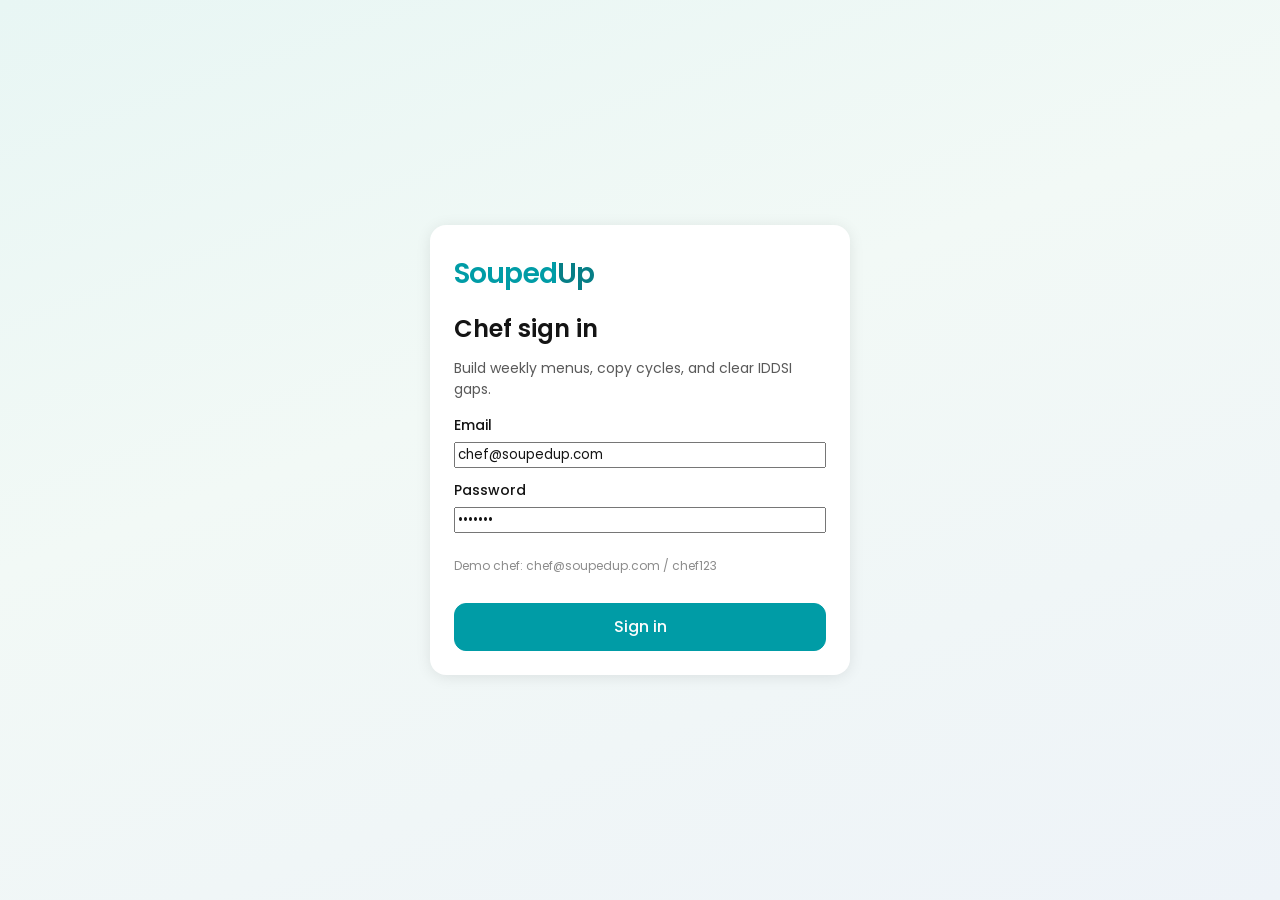
==== index.html @ 250d29ab "m" ====
<!DOCTYPE html>
<html lang="en">
<head>
  <meta charset="UTF-8" />
  <meta name="viewport" content="width=device-width, initial-scale=1.0" />
  <title>Menus | SoupedUp</title>
  <link rel="preconnect" href="https://fonts.googleapis.com" />
  <link rel="preconnect" href="https://fonts.gstatic.com" crossorigin />
  <link href="https://fonts.googleapis.com/css2?family=Poppins:wght@400;500;600&display=swap" rel="stylesheet" />
  <link rel="stylesheet" href="menu.css?v=login1" />
</head>
<body>
  <div class="app">
    <aside class="sidebar" id="sidebar">
      <div class="brand">Souped<span>Up</span></div>
      <label class="search">
        <svg viewBox="0 0 24 24" width="20" height="20" fill="none" stroke="currentColor" stroke-width="1.8" aria-hidden="true"><circle cx="11" cy="11" r="7"/><path d="m20 20-3.5-3.5"/></svg>
        <input type="search" placeholder="Search" aria-label="Search navigation" />
      </label>
      <nav class="nav-scroll" aria-label="Primary">
        <p class="nav-label">Menu</p>
        <button class="nav-item" type="button" data-action="soon">
          <svg viewBox="0 0 24 24" width="20" height="20" fill="none" stroke="currentColor" stroke-width="1.8"><path d="M4 10.5 12 4l8 6.5V20a1 1 0 0 1-1 1h-5v-6H10v6H5a1 1 0 0 1-1-1z"/></svg>
          Home
        </button>
        <button class="nav-item is-open" type="button" data-action="noop">
          <svg viewBox="0 0 24 24" width="20" height="20" fill="none" stroke="currentColor" stroke-width="1.8"><path d="M4 10h16M7 6h10M6 14h12v5a1 1 0 0 1-1 1H7a1 1 0 0 1-1-1z"/></svg>
          Catering
          <svg class="chev" viewBox="0 0 24 24" width="18" height="18" fill="none" stroke="currentColor" stroke-width="1.8"><path d="m6 15 6-6 6 6"/></svg>
        </button>
        <div class="subnav">
          <a class="nav-sub" href="../residents-list.html"><i class="pip"></i> Residents</a>
          <a class="nav-sub" href="../menu-items-list.html"><i class="pip"></i> Menu items</a>
          <button class="nav-sub is-active" type="button" data-action="goto-list"><i class="pip"></i> Menus</button>
        </div>
        <button class="nav-item" type="button" data-action="soon">
          <svg viewBox="0 0 24 24" width="20" height="20" fill="none" stroke="currentColor" stroke-width="1.8"><rect x="4" y="4" width="16" height="16" rx="2"/><path d="m10 9 6 3-6 3z"/></svg>
          Training
        </button>
        <button class="nav-item" type="button" data-action="soon">
          <svg viewBox="0 0 24 24" width="20" height="20" fill="none" stroke="currentColor" stroke-width="1.8"><path d="M8 4h8v16H8z"/><path d="m9 13 2 2 4-4"/></svg>
          Surveys
        </button>
        <button class="nav-item" type="button" data-action="soon">
          <svg viewBox="0 0 24 24" width="20" height="20" fill="none" stroke="currentColor" stroke-width="1.8"><rect x="3" y="6" width="18" height="13" rx="2"/><path d="M3 10h18"/></svg>
          Budget
        </button>
        <button class="nav-item" type="button" data-action="soon">
          <svg viewBox="0 0 24 24" width="20" height="20" fill="none" stroke="currentColor" stroke-width="1.8"><rect x="4" y="5" width="16" height="15" rx="2"/><path d="M8 3v4M16 3v4M4 10h16"/></svg>
          Events
        </button>
        <button class="nav-item" type="button" id="fs-toggle" data-action="toggle-fs">
          <svg viewBox="0 0 24 24" width="20" height="20" fill="none" stroke="currentColor" stroke-width="1.8"><path d="M12 3 5 6v6c0 4 3 6.5 7 8 4-1.5 7-4 7-8V6z"/></svg>
          Food safety
          <svg class="chev" viewBox="0 0 24 24" width="18" height="18" fill="none" stroke="currentColor" stroke-width="1.8"><path d="m6 9 6 6 6-6"/></svg>
        </button>
        <div class="subnav" id="fs-sub" hidden>
          <button class="nav-sub" type="button" data-action="soon"><i class="pip"></i> HACCP</button>
          <button class="nav-sub" type="button" data-action="soon"><i class="pip"></i> Meal planning</button>
        </div>
        <button class="nav-item" type="button" data-action="soon">
          <svg viewBox="0 0 24 24" width="20" height="20" fill="none" stroke="currentColor" stroke-width="1.8"><circle cx="9" cy="8" r="3"/><path d="M3 19c1.2-3 3.2-4.5 6-4.5S13.8 16 15 19"/><circle cx="17" cy="9" r="2.2"/><path d="M16 14.5c2.2.3 3.6 1.5 4.5 4"/></svg>
          Admin
        </button>
      </nav>
      <div class="help">
        <p class="nav-label">Help</p>
        <button class="help-item" type="button" data-action="soon">
          <svg viewBox="0 0 24 24" width="20" height="20" fill="none" stroke="currentColor" stroke-width="1.8"><path d="M6 5h9a3 3 0 0 1 3 3v11H9a3 3 0 0 0-3 3z"/><path d="M6 5a3 3 0 0 0-3 3v14"/></svg>
          Knowledge Base
        </button>
        <button class="help-item" type="button" data-action="soon">
          <svg viewBox="0 0 24 24" width="20" height="20" fill="none" stroke="currentColor" stroke-width="1.8"><rect x="3" y="6" width="18" height="12" rx="2"/><path d="m10 9 5 3-5 3z"/></svg>
          How To Videos
        </button>
        <button class="help-item" type="button" data-action="soon">
          <svg viewBox="0 0 24 24" width="20" height="20" fill="none" stroke="currentColor" stroke-width="1.8"><path d="M4 7h16v10H4z"/><path d="m4 7 8 6 8-6"/></svg>
          Ticket Management
        </button>
      </div>
    </aside>
    <div class="sidebar-backdrop" data-action="toggle-sidebar" hidden></div>
    <div class="workspace">
      <header class="topbar">
        <button class="icon-btn menu-toggle" type="button" data-action="toggle-sidebar" aria-label="Open menu">
          <svg viewBox="0 0 24 24" width="22" height="22" fill="none" stroke="currentColor" stroke-width="1.8"><path d="M4 7h16M4 12h16M4 17h16"/></svg>
        </button>
        <button class="site-switch" type="button" data-action="soon">
          <svg viewBox="0 0 24 24" width="22" height="22" fill="none" stroke="#009ca6" stroke-width="1.8"><path d="M4 20V6l8-3 8 3v14"/><path d="M9 20v-6h6v6M9 9h.01M12 9h.01M15 9h.01M9 13h.01M12 13h.01M15 13h.01"/></svg>
          Head Office
        </button>
        <div class="top-actions">
          <button class="icon-btn" type="button" aria-label="Notifications" data-action="soon">
            <span class="alert-dot"></span>
            <svg viewBox="0 0 24 24" width="22" height="22" fill="none" stroke="currentColor" stroke-width="1.8"><path d="M6 16V11a6 6 0 1 1 12 0v5l1.5 2h-15z"/><path d="M10 19a2 2 0 0 0 4 0"/></svg>
          </button>
          <button class="icon-btn" type="button" aria-label="Help" data-action="soon">
            <svg viewBox="0 0 24 24" width="22" height="22" fill="none" stroke="currentColor" stroke-width="1.8"><circle cx="12" cy="12" r="9"/><path d="M9.5 9a2.5 2.5 0 1 1 3.2 2.4c-.8.4-1.2.9-1.2 1.6V14"/><path d="M12 17h.01"/></svg>
          </button>
          <button class="user-chip" type="button" data-action="logout" title="Sign out" aria-label="Sign out">
            <span class="user-copy"><strong>Alex Rivera</strong><small>Chef</small></span>
            <span class="avatar" aria-hidden="true">AR</span>
          </button>
        </div>
      </header>
      <div class="ho-banner">
        <svg viewBox="0 0 24 24" width="18" height="18" fill="none" stroke="currentColor" stroke-width="1.8" aria-hidden="true"><circle cx="12" cy="12" r="9"/><path d="M12 11v5M12 8h.01"/></svg>
        Head Office — You’re viewing data across all sites.
      </div>
      <main id="main"></main>
    </div>
  </div>
  <div id="layer"></div>
  <div id="toast" class="toast" role="status" hidden></div>
  <script src="menu.js?v=login1"></script>
</body>
</html>
---- menu.css ----
:root {
  --ink: #141414;
  --muted: #595959;
  --placeholder: #8c8c8c;
  --line: #d9d9d9;
  --line-strong: #bfbfbf;
  --surface: #fcfcfc;
  --page: #f2f9f6;
  --white: #ffffff;
  --teal: #009ca6;
  --teal-hover: #33b0b8;
  --teal-soft: #e6f5f6;
  --teal-deep: #067e86;
  --blue: #0049a6;
  --blue-soft: #e8f0fa;
  --green: #28a745;
  --green-soft: #eaf6ec;
  --danger: #db2536;
  --danger-soft: #fdecee;
  --sidebar: #1f1f1f;
  --shadow: 0 2px 16px -1px rgba(0, 0, 0, 0.1);
  --header-shadow: 0 1px 10px rgba(0, 0, 0, 0.08);
  --radius: 12px;
  --font: "Poppins", sans-serif;
}

* { box-sizing: border-box; }
[hidden] { display: none !important; }
html, body { margin: 0; min-height: 100%; }
body {
  font-family: var(--font);
  color: var(--ink);
  background: var(--page);
}
body.is-locked,
body:has(.planner),
body:has(.chef-page) { overflow: hidden; height: 100%; }
html:has(.planner),
html:has(.chef-page) { height: 100%; overflow: hidden; }
button, input, select, textarea { font-family: inherit; color: inherit; }
button { cursor: pointer; }
button:disabled { cursor: not-allowed; opacity: 0.55; }
img { max-width: 100%; }
:focus-visible { outline: 2px solid var(--teal); outline-offset: 2px; }

.app { min-height: 100vh; display: flex; background: var(--page); }
.app:has(.planner),
.app:has(.chef-page) { height: 100vh; min-height: 0; overflow: hidden; }

.sidebar {
  width: 245px;
  flex: 0 0 245px;
  background: var(--sidebar);
  color: #d9d9d9;
  padding: 16px;
  display: flex;
  flex-direction: column;
  gap: 20px;
  min-height: 100vh;
  position: sticky;
  top: 0;
  height: 100vh;
  overflow: auto;
}
.brand {
  font-weight: 600;
  font-size: 22px;
  letter-spacing: -0.03em;
  color: var(--teal);
  padding: 4px 4px 0;
}
.brand span { color: #7fd4d8; }
.search {
  display: flex;
  align-items: center;
  gap: 8px;
  height: 44px;
  padding: 0 12px;
  background: var(--surface);
  border: 1px solid var(--line);
  border-radius: var(--radius);
  color: var(--placeholder);
}
.search input {
  border: 0;
  outline: none;
  background: transparent;
  width: 100%;
  font-size: 15px;
  color: var(--ink);
}
.search input::placeholder { color: var(--placeholder); }
.nav-scroll { display: flex; flex-direction: column; gap: 4px; }
.nav-label {
  margin: 4px 0 8px;
  font-size: 13px;
  color: #8c8c8c;
}
.nav-item, .help-item, .nav-sub {
  width: 100%;
  display: flex;
  align-items: center;
  gap: 12px;
  border: 0;
  background: transparent;
  color: #d0d0d0;
  text-align: left;
  border-radius: 8px;
  padding: 8px 12px;
  font-size: 15px;
  text-decoration: none;
  line-height: 24px;
}
.nav-item .chev { margin-left: auto; }
.nav-item:hover, .help-item:hover, .nav-sub:hover { background: rgba(255, 255, 255, 0.06); color: white; }
.nav-item.is-open { color: white; }
.subnav { display: flex; flex-direction: column; gap: 2px; margin: 0 0 6px 18px; padding-left: 12px; border-left: 2px solid rgba(255, 255, 255, 0.12); }
.nav-sub { font-size: 14px; padding: 6px 8px; color: #cfcfcf; }
.nav-sub.is-active { background: var(--teal-soft); color: var(--teal); font-weight: 600; }
.pip {
  width: 8px;
  height: 8px;
  border-radius: 50%;
  background: currentColor;
  display: inline-block;
  flex: 0 0 auto;
}
.help { margin-top: auto; display: flex; flex-direction: column; gap: 2px; }
.help-item { color: #cfcfcf; font-size: 14px; }

.sidebar-backdrop { display: none; }

.workspace { flex: 1; min-width: 0; max-width: 100%; display: flex; flex-direction: column; min-height: 0; height: 100vh; overflow: hidden; }
#main { flex: 1; min-height: 0; overflow: auto; display: flex; flex-direction: column; }
#main, .page, .card, .table-wrap, .topbar, .ho-banner { min-width: 0; max-width: 100%; }
#main:has(.planner),
#main:has(.chef-page) { overflow: hidden; }
.topbar {
  min-height: 72px;
  background: white;
  display: flex;
  align-items: center;
  gap: 12px;
  padding: 12px 20px;
  box-shadow: var(--header-shadow);
  position: sticky;
  top: 0;
  z-index: 20;
}
.site-switch {
  display: inline-flex;
  align-items: center;
  gap: 8px;
  border: 0;
  background: transparent;
  font-size: 16px;
  font-weight: 600;
  padding: 8px;
  border-radius: 10px;
}
.site-switch:hover { background: var(--teal-soft); }
.top-actions { margin-left: auto; display: flex; align-items: center; gap: 8px; }
.icon-btn {
  width: 40px;
  height: 40px;
  border: 0;
  background: transparent;
  border-radius: 10px;
  display: grid;
  place-items: center;
  color: var(--ink);
  position: relative;
}
.icon-btn:hover { background: var(--teal-soft); }
.menu-toggle { display: none; }
.alert-dot {
  position: absolute;
  top: 8px;
  right: 8px;
  width: 8px;
  height: 8px;
  border-radius: 50%;
  background: var(--danger);
  border: 2px solid white;
}
.user-chip {
  display: flex;
  align-items: center;
  gap: 10px;
  border: 0;
  background: transparent;
  padding: 4px 4px 4px 10px;
  border-radius: 999px;
}
.user-chip:hover { background: var(--page); }
.user-copy { display: flex; flex-direction: column; align-items: flex-end; line-height: 1.2; }
.user-copy strong { font-size: 14px; font-weight: 600; }
.user-copy small { font-size: 12px; color: var(--muted); }
.avatar {
  width: 40px;
  height: 40px;
  border-radius: 50%;
  background: var(--teal);
  color: white;
  display: grid;
  place-items: center;
  font-size: 13px;
  font-weight: 600;
}
.ho-banner {
  display: flex;
  align-items: center;
  gap: 8px;
  padding: 10px 20px;
  background: var(--teal-soft);
  color: var(--teal-deep);
  font-size: 14px;
  font-weight: 500;
}

.page { padding: 16px 20px 20px; }
.page:has(.planner),
.page:has(.chef-page) {
  padding-bottom: 12px;
  flex: 1;
  min-height: 0;
  display: flex;
  flex-direction: column;
  overflow: hidden;
}
.page:has(.setup-page) {
  overflow: auto;
}
.crumbs { margin: 0 0 4px; color: var(--placeholder); font-size: 13px; display: flex; flex-wrap: wrap; gap: 6px; align-items: center; }
.crumbs button { border: 0; background: none; padding: 0; color: var(--placeholder); font-size: 13px; }
.crumbs button:hover { color: var(--teal); }
.crumbs .here { color: var(--ink); }
.page-head, .editor-head {
  display: flex;
  align-items: flex-start;
  justify-content: space-between;
  gap: 12px;
  margin-bottom: 12px;
}
.page:has(.planner) .editor-head,
.page:has(.chef-page) .editor-head { margin-bottom: 8px; align-items: center; }
.page:has(.planner) .page-title,
.page:has(.chef-page) .page-title { font-size: 24px; }
.page:has(.planner) .footer-note,
.page:has(.chef-page) .footer-note,
.page:has(.setup-page) .footer-note { display: none; }
.page-title { margin: 0; font-size: 32px; line-height: 1.25; font-weight: 600; }
.page-sub { margin: 4px 0 0; color: var(--muted); font-size: 14px; }
.head-actions { display: flex; flex-wrap: wrap; gap: 8px; align-items: center; }
.page:has(.planner) .head-actions .btn { height: 40px; padding: 0 16px; font-size: 14px; }

.card {
  background: white;
  border-radius: var(--radius);
  box-shadow: var(--shadow);
}
.card-head, .toolbar, .pager {
  display: flex;
  align-items: center;
  justify-content: space-between;
  gap: 12px;
  padding: 16px 20px;
  flex-wrap: wrap;
}
.card-head { min-height: 80px; }
.card-title { display: flex; align-items: center; gap: 10px; min-width: 0; }
.card-title h2 { margin: 0; font-size: 18px; font-weight: 600; }
.records { color: var(--muted); font-size: 14px; }
.mark {
  width: 36px;
  height: 36px;
  border-radius: 10px;
  background: var(--teal-soft);
  color: var(--teal);
  display: grid;
  place-items: center;
  flex: 0 0 auto;
}
.toolbar { border-top: 1px solid #eee; justify-content: flex-end; }
.toolbar-tools { display: flex; align-items: center; gap: 10px; flex-wrap: wrap; justify-content: flex-end; }

.field-search {
  display: flex;
  align-items: center;
  gap: 8px;
  height: 44px;
  width: min(266px, 70vw);
  padding: 0 12px;
  border: 1px solid var(--line);
  border-radius: var(--radius);
  background: white;
  color: var(--placeholder);
}
.field-search input {
  border: 0;
  outline: none;
  width: 100%;
  font-size: 15px;
  background: transparent;
}
.field-search:focus-within { border-color: var(--teal); }

.btn {
  display: inline-flex;
  align-items: center;
  justify-content: center;
  gap: 8px;
  height: 48px;
  padding: 0 28px;
  border-radius: var(--radius);
  border: 1px solid transparent;
  background: transparent;
  font-size: 16px;
  font-weight: 500;
  white-space: nowrap;
}
.btn-primary { background: var(--teal); border-color: var(--teal); color: var(--surface); }
.btn-primary:hover { background: var(--teal-hover); border-color: var(--teal-hover); }
.btn-outline { border-color: var(--blue); color: var(--blue); background: white; }
.btn-outline:hover { background: var(--blue); color: white; }
.btn-quiet { border: 0; color: var(--muted); height: 40px; padding: 0 12px; }
.btn-quiet:hover { color: var(--ink); }
.btn-text { border: 0; background: transparent; color: var(--teal); height: 36px; padding: 0 8px; font-weight: 600; font-size: 14px; }
.btn-text:hover { text-decoration: underline; }
.tool-btn {
  height: 40px;
  padding: 0 14px;
  border-radius: 10px;
  border: 1px solid var(--line);
  background: white;
  display: inline-flex;
  align-items: center;
  gap: 6px;
  font-size: 15px;
  font-weight: 500;
}
.tool-btn:hover, .tool-btn.is-on { border-color: var(--teal); background: var(--teal-soft); }
.icon-hit {
  width: 36px;
  height: 36px;
  border: 0;
  border-radius: 8px;
  background: transparent;
  color: var(--muted);
  display: grid;
  place-items: center;
}
.icon-hit:hover { background: var(--teal-soft); color: var(--teal); }
.icon-hit.danger:hover { background: var(--danger-soft); color: var(--danger); }

.table-wrap { overflow-x: auto; }
table.grid { width: 100%; min-width: 880px; border-collapse: collapse; }
.grid th {
  text-align: left;
  background: var(--teal-soft);
  font-size: 12px;
  letter-spacing: 0.04em;
  text-transform: uppercase;
  font-weight: 600;
  padding: 16px 14px;
  height: 56px;
}
.grid td {
  padding: 16px 14px;
  border-bottom: 1px solid rgba(191, 191, 191, 0.45);
  vertical-align: middle;
  font-size: 15px;
  background: white;
}
.grid tbody tr:hover td { background: #fbfefe; }
.cell-name { font-weight: 600; line-height: 1.35; }
.cell-meta { display: block; margin-top: 4px; font-weight: 400; color: var(--muted); font-size: 13px; }
.actions-cell { width: 64px; text-align: right; }

.badge {
  display: inline-flex;
  align-items: center;
  height: 26px;
  padding: 0 10px;
  border-radius: 999px;
  font-size: 13px;
  font-weight: 500;
  white-space: nowrap;
}
.badge-active { background: var(--green-soft); color: var(--green); }
.badge-draft { background: var(--blue-soft); color: var(--blue); }
.badge-inactive { background: #f5f5f5; color: var(--muted); }
.linkish {
  border: 0;
  background: transparent;
  color: var(--teal);
  font-weight: 600;
  padding: 0;
  font-size: 14px;
}
.linkish:hover { text-decoration: underline; }

.pager { border-top: 1px solid #eee; color: var(--muted); font-size: 14px; }
.pages { display: flex; gap: 6px; align-items: center; }
.pages button {
  min-width: 36px;
  height: 36px;
  border-radius: 8px;
  border: 1px solid transparent;
  background: transparent;
  color: var(--ink);
  font-weight: 500;
}
.pages button[aria-current="page"] { background: var(--teal-soft); color: var(--teal); }
.pages button:disabled { opacity: 0.4; }

.pop-wrap { position: relative; }
.popover, .menu-float, .sites-pop {
  position: absolute;
  z-index: 30;
  background: white;
  border: 1px solid var(--line);
  border-radius: var(--radius);
  box-shadow: 0 8px 24px rgba(0, 0, 0, 0.12);
}
.popover { top: calc(100% + 6px); right: 0; width: 260px; max-height: min(420px, 70vh); overflow: auto; padding: 12px; }
.popover h3 { margin: 0 0 8px; font-size: 13px; letter-spacing: 0.04em; text-transform: uppercase; color: var(--muted); }
.popover label, .check-row {
  display: flex;
  align-items: center;
  gap: 8px;
  padding: 6px 4px;
  font-size: 14px;
  cursor: pointer;
}
.menu-float, .sites-pop { position: fixed; z-index: 70; min-width: 180px; padding: 6px 0; }
.menu-float button, .sites-pop li {
  display: flex;
  width: 100%;
  align-items: center;
  gap: 8px;
  padding: 12px 14px;
  border: 0;
  background: transparent;
  text-align: left;
  font-size: 15px;
}
.menu-float button:hover { background: var(--teal-soft); }
.menu-float button.danger { color: var(--danger); }
.menu-float button.danger:hover { background: var(--danger-soft); }
.sites-pop { padding: 10px 0; min-width: 240px; }
.sites-pop strong { display: block; padding: 4px 14px 8px; font-size: 13px; color: var(--muted); font-weight: 600; }
.sites-pop li { list-style: none; padding: 8px 14px; font-size: 14px; }

.empty {
  min-height: 420px;
  display: flex;
  flex-direction: column;
  align-items: center;
  justify-content: center;
  text-align: center;
  padding: 48px 20px;
  gap: 8px;
}
.empty h2 { margin: 8px 0 0; font-size: 22px; }
.empty p { margin: 0 0 12px; max-width: 420px; color: var(--muted); font-size: 16px; line-height: 1.5; }
.footer-note { margin: 18px 0 0; text-align: center; color: var(--placeholder); font-size: 13px; }

.overlay {
  position: fixed;
  inset: 0;
  z-index: 80;
  background: rgba(0, 0, 0, 0.45);
  display: flex;
  align-items: center;
  justify-content: center;
  padding: 16px;
}
.modal {
  width: min(600px, 100%);
  max-height: min(860px, calc(100vh - 32px));
  overflow: auto;
  background: white;
  border-radius: 16px;
  box-shadow: 0 16px 48px rgba(0, 0, 0, 0.18);
  padding: 24px;
}
.modal h2 { margin: 0; font-size: 22px; }
.modal .lead { margin: 6px 0 0; color: var(--muted); font-size: 14px; }
.modal-head { display: flex; justify-content: space-between; gap: 12px; align-items: flex-start; margin-bottom: 18px; }
.form-grid { display: flex; flex-direction: column; gap: 14px; }
label.lbl { display: flex; flex-direction: column; gap: 6px; font-size: 14px; font-weight: 500; }
.req { color: var(--danger); }
input[type="text"], input[type="search"], input[type="date"], input[type="number"], select, textarea {
  width: 100%;
  border: 1px solid var(--line);
  border-radius: var(--radius);
  background: white;
  font-size: 15px;
  padding: 12px 14px;
}
input[type="text"], input[type="date"], input[type="number"], select { height: 48px; }
textarea { min-height: 96px; resize: vertical; }
input:focus, select:focus, textarea:focus { outline: none; border-color: var(--teal); box-shadow: 0 0 0 3px rgba(0, 156, 166, 0.15); }
.field-search input[type="search"],
.field-search input[type="text"] {
  border: 0;
  border-radius: 0;
  background: transparent;
  padding: 0;
  height: auto;
  min-height: 0;
  box-shadow: none;
}
.field-search input[type="search"]:focus,
.field-search input[type="text"]:focus {
  border: 0;
  box-shadow: none;
}
.drawer .field-search,
.modal .field-search {
  width: 100%;
}
.hint { color: var(--placeholder); font-size: 12px; font-weight: 400; }
.error { color: var(--danger); font-size: 13px; font-weight: 500; margin: 0; }
.segmented { display: flex; gap: 8px; }
.segmented label { flex: 1; }
.segmented input { position: absolute; opacity: 0; pointer-events: none; }
.segmented span {
  display: grid;
  place-items: center;
  height: 44px;
  border: 1px solid var(--line);
  border-radius: 10px;
  font-weight: 500;
  background: white;
}
.segmented input:checked + span { background: var(--teal); border-color: var(--teal); color: white; }
.segmented label:hover span { border-color: var(--teal); }

.choices { display: flex; flex-direction: column; gap: 8px; }
.choice-card {
  display: grid;
  grid-template-columns: auto 1fr;
  gap: 12px;
  align-items: flex-start;
  padding: 14px;
  border: 1px solid var(--line);
  border-radius: var(--radius);
  cursor: pointer;
  background: white;
}
.choice-card strong { display: block; font-size: 15px; }
.choice-card small { display: block; margin-top: 2px; color: var(--muted); font-size: 13px; line-height: 1.4; }
.choice-card:has(input:checked) { border-color: var(--teal); background: #f3fbfb; }
.choice-card input { margin-top: 3px; accent-color: var(--teal); }
.modal-actions, .drawer-actions {
  display: flex;
  justify-content: flex-end;
  gap: 8px;
  margin-top: 18px;
}
.success-panel { text-align: left; }
.success-panel h2 { margin-bottom: 8px; }

.drawer-overlay { align-items: stretch; justify-content: flex-end; padding: 0; }
.drawer {
  width: min(600px, 100%);
  height: 100%;
  background: white;
  display: flex;
  flex-direction: column;
  box-shadow: -8px 0 32px rgba(0, 0, 0, 0.12);
}
.drawer-head, .drawer-actions { padding: 20px 24px; }
.drawer-head { border-bottom: 1px solid #eee; margin: 0; }
.drawer-body { padding: 20px 24px; overflow: auto; flex: 1; }
.drawer-actions { border-top: 1px solid #eee; margin-top: 0; }
.chips { display: flex; flex-wrap: wrap; gap: 8px; }
.chip {
  display: inline-flex;
  align-items: center;
  gap: 6px;
  border: 1px solid var(--line);
  border-radius: 999px;
  padding: 6px 10px;
  font-size: 13px;
  font-weight: 500;
  background: white;
  cursor: pointer;
}
.chip:has(input:checked) { background: var(--teal-soft); border-color: var(--teal); color: var(--teal-deep); }
.chip input { accent-color: var(--teal); }

.planner {
  display: flex;
  flex-direction: column;
  gap: 8px;
  flex: 1;
  min-height: 0;
  overflow: hidden;
}
.planner-chrome { display: flex; flex-direction: column; gap: 6px; flex: 0 0 auto; }
.planner-meta { margin: 0; }
.planner-nav { display: flex; flex-direction: column; gap: 8px; }
.weeks, .days { display: flex; gap: 6px; overflow-x: auto; padding-bottom: 2px; }
.weeks { margin-bottom: 0; }
.week, .day {
  border: 1px solid var(--line);
  background: white;
  border-radius: 10px;
  color: var(--ink);
}
.week { height: 34px; padding: 0 12px; font-weight: 600; font-size: 14px; }
.week.is-on, .day.is-on { background: var(--teal); border-color: var(--teal); color: white; }
.day {
  min-width: 72px;
  padding: 6px 8px 8px;
  display: flex;
  flex-direction: column;
  align-items: flex-start;
  gap: 1px;
}
.day span { font-size: 11px; letter-spacing: 0.04em; text-transform: uppercase; opacity: 0.8; }
.day strong { font-size: 16px; line-height: 1; }
.day small { font-size: 10px; opacity: 0.85; }
.day-bar {
  display: flex;
  justify-content: space-between;
  gap: 10px;
  align-items: center;
  margin: 0;
  flex-wrap: wrap;
  padding: 8px 12px;
  background: white;
  border-radius: 12px;
  box-shadow: var(--shadow);
}
.day-label { margin: 0; font-size: 15px; font-weight: 600; display: flex; flex-wrap: wrap; gap: 8px; align-items: center; }
.legend-inline {
  display: inline-flex;
  align-items: center;
  gap: 6px;
  color: var(--muted);
  font-size: 12px;
  font-weight: 500;
}

body.is-login { overflow: auto; height: auto; background: linear-gradient(160deg, #e8f6f4 0%, #f2f9f6 42%, #eef3f8 100%); }
body.is-login .sidebar,
body.is-login .topbar,
body.is-login .ho-banner,
body.is-login .sidebar-backdrop { display: none !important; }
body.is-login .app { display: block; min-height: 100vh; background: transparent; }
body.is-login .workspace { min-height: 100vh; }
body.is-login #main { min-height: 100vh; display: grid; place-items: center; padding: 24px 16px; }
.login-screen {
  width: min(420px, 100%);
}
.login-card {
  background: white;
  border-radius: 16px;
  box-shadow: var(--shadow);
  padding: 28px 24px 24px;
  display: flex;
  flex-direction: column;
  gap: 12px;
}
.login-brand {
  font-weight: 600;
  font-size: 28px;
  letter-spacing: -0.03em;
  color: var(--teal);
  margin-bottom: 4px;
}
.login-brand span { color: var(--teal-deep); }
.login-card h1 {
  margin: 0;
  font-size: 24px;
  font-weight: 600;
}
.login-lead {
  margin: 0 0 4px;
  color: var(--muted);
  font-size: 14px;
  line-height: 1.45;
}
.login-submit { width: 100%; margin-top: 4px; justify-content: center; }
.setup-page { display: flex; flex-direction: column; gap: 14px; }
.setup-lead { margin: -4px 0 0; }
.setup-card .setup-body { padding: 0 20px 20px; }
.setup-services { display: grid; grid-template-columns: repeat(2, minmax(0, 1fr)); gap: 10px; }
.setup-service {
  border: 1px solid var(--line);
  border-radius: 12px;
  padding: 12px;
  background: var(--surface);
}
.setup-service.is-on { background: white; border-color: var(--teal); }
.setup-service-head {
  display: flex;
  align-items: center;
  gap: 8px;
  font-weight: 600;
}
.setup-courses { margin-top: 10px; }
.setup-actions {
  display: flex;
  justify-content: flex-end;
  gap: 8px;
  flex-wrap: wrap;
  position: sticky;
  bottom: 0;
  padding: 12px 0;
  background: linear-gradient(to top, var(--page) 70%, transparent);
}
.chef-page {
  display: flex;
  flex-direction: column;
  gap: 10px;
  flex: 1;
  min-height: 0;
  overflow: hidden;
}
.chef-toolbar {
  display: flex;
  justify-content: space-between;
  gap: 10px;
  align-items: center;
  flex-wrap: wrap;
}
.chef-toolbar-left {
  display: flex;
  flex-wrap: wrap;
  gap: 10px;
  align-items: center;
}
.chef-board-wrap {
  overflow: auto;
  flex: 1;
  min-height: 0;
}
.chef-board-wrap.is-fill { max-height: none; }
.chef-board {
  width: 100%;
  min-width: 760px;
  border-collapse: separate;
  border-spacing: 0;
}
.chef-board th,
.chef-board td {
  padding: 8px;
  border-bottom: 1px solid #eee;
  vertical-align: top;
}
.chef-board thead th {
  position: sticky;
  top: 0;
  z-index: 2;
  background: var(--teal-soft);
  text-align: left;
  font-size: 12px;
  padding: 0;
}
.chef-day-head {
  width: 100%;
  border: 0;
  background: transparent;
  padding: 10px 8px;
  text-align: left;
  display: flex;
  flex-direction: column;
  gap: 2px;
}
.chef-board thead th.is-on .chef-day-head { background: rgba(0, 156, 166, 0.12); }
.chef-day-head span {
  display: block;
  text-transform: uppercase;
  letter-spacing: 0.04em;
  opacity: 0.75;
  font-size: 11px;
}
.chef-day-head strong { font-size: 16px; }
.chef-day-head small { display: block; color: var(--danger); font-size: 11px; }
.chef-board tbody th {
  width: 96px;
  text-align: left;
  font-size: 13px;
  background: #fbfefe;
  position: sticky;
  left: 0;
  z-index: 1;
}
.chef-cell {
  min-height: 110px;
  border: 1px solid var(--line);
  border-radius: 10px;
  background: white;
  padding: 8px;
  display: flex;
  flex-direction: column;
  align-items: stretch;
  gap: 6px;
}
.chef-cell.is-empty { background: #fcfcfc; }
.chef-cell.is-gap { border-color: #f3b4ba; background: #fff7f8; }
.chef-flag {
  display: inline-flex;
  align-items: center;
  align-self: flex-start;
  height: 20px;
  padding: 0 6px;
  border-radius: 999px;
  background: var(--danger-soft);
  color: var(--danger);
  font-size: 11px;
  font-weight: 600;
}
.chef-chip-list {
  display: flex;
  flex-direction: column;
  gap: 4px;
  flex: 1;
  min-height: 0;
}
.chef-empty { color: var(--muted); font-size: 12px; }
.chef-chip {
  display: flex;
  align-items: center;
  justify-content: space-between;
  gap: 6px;
  padding: 4px 6px 4px 8px;
  border-radius: 8px;
  background: var(--surface);
  border: 1px solid #eee;
  font-size: 12px;
  line-height: 1.3;
}
.chef-chip-x {
  width: 22px;
  height: 22px;
  border: 0;
  border-radius: 6px;
  background: transparent;
  color: var(--muted);
  font-size: 16px;
  line-height: 1;
  flex: 0 0 auto;
}
.chef-chip-x:hover { background: var(--danger-soft); color: var(--danger); }
.chef-add {
  height: 32px;
  border: 1px dashed var(--line-strong);
  border-radius: 8px;
  background: white;
  color: var(--teal-deep);
  font-weight: 600;
  font-size: 13px;
}
.chef-add:hover { border-color: var(--teal); background: var(--teal-soft); }
.service-tabs {
  display: flex;
  gap: 6px;
  overflow-x: auto;
  padding-bottom: 2px;
}
.service-tab {
  flex: 0 0 auto;
  min-width: 118px;
  border: 1px solid var(--line);
  background: white;
  border-radius: 10px;
  padding: 8px 12px;
  display: flex;
  flex-direction: column;
  align-items: flex-start;
  gap: 2px;
  text-align: left;
  color: var(--ink);
}
.service-tab span { font-size: 14px; font-weight: 600; line-height: 1.2; }
.service-tab small { font-size: 11px; color: var(--muted); }
.service-tab:hover { border-color: var(--teal); background: var(--teal-soft); }
.service-tab.is-on { background: var(--teal); border-color: var(--teal); color: white; }
.service-tab.is-on small { color: rgba(255, 255, 255, 0.85); }
.service-tab.is-gap:not(.is-on) { box-shadow: inset 0 0 0 1px rgba(219, 37, 54, 0.25); }
.service-tab.is-gap:not(.is-on)::after,
.service-tab.is-on.is-gap::after {
  content: "";
  width: 7px;
  height: 7px;
  border-radius: 50%;
  background: var(--danger);
  margin-top: 2px;
}
.service-tab.is-on.is-gap::after { background: white; }

.meals { display: flex; flex-direction: column; gap: 14px; }
.meals-panel {
  flex: 1;
  min-height: 0;
  display: flex;
  flex-direction: column;
}
.meal {
  background: white;
  border-radius: var(--radius);
  box-shadow: var(--shadow);
  padding: 16px 18px 18px;
}
.meal-panel {
  display: flex;
  flex-direction: column;
  flex: 1;
  min-height: 0;
  max-height: 100%;
  padding: 14px 16px;
  overflow: hidden;
}
.meal-head {
  display: flex;
  justify-content: space-between;
  align-items: center;
  gap: 8px;
  margin-bottom: 10px;
  flex: 0 0 auto;
}
.meal-head h3 { margin: 0; font-size: 18px; }
.meal-body {
  flex: 1;
  min-height: 0;
  overflow-y: auto;
  padding-right: 2px;
}
.course-grid {
  display: grid;
  grid-template-columns: repeat(2, minmax(0, 1fr));
  gap: 12px;
  align-content: start;
}
.course {
  border: 1px solid #eee;
  border-radius: 12px;
  padding: 10px;
  background: var(--surface);
}
.course-head {
  display: flex;
  align-items: center;
  justify-content: space-between;
  gap: 6px;
  margin-bottom: 6px;
}
.course-label {
  margin: 0;
  font-size: 12px;
  letter-spacing: 0.04em;
  text-transform: uppercase;
  color: var(--muted);
  font-weight: 600;
}
.choice-label { display: block; font-size: 12px; color: var(--teal-deep); font-weight: 600; margin: 0; }
.choice-box {
  border: 1px solid #e8e8e8;
  border-radius: 10px;
  padding: 8px;
  margin-bottom: 6px;
  background: #fff;
}
.choice-box.is-empty { background: white; }
.choice-head { display: flex; align-items: center; justify-content: space-between; gap: 6px; margin-bottom: 4px; }
.choice-tools { display: flex; align-items: center; gap: 2px; }
.picker-list { display: flex; flex-direction: column; gap: 8px; }
.picker-row {
  display: flex;
  align-items: center;
  gap: 12px;
  width: 100%;
  text-align: left;
  border: 1px solid var(--line);
  border-radius: 12px;
  background: white;
  padding: 10px 12px;
}
.picker-row strong { display: block; font-size: 15px; }
.picker-row small { color: var(--muted); font-size: 12px; }
.picker-row .add-label { margin-left: auto; color: var(--teal); font-weight: 600; font-size: 14px; }
.picker-row.is-added { background: var(--teal-soft); border-color: var(--teal); }
.picker-row:disabled { cursor: default; }
.picker-row:disabled .add-label { color: var(--muted); }
.dish {
  display: grid;
  grid-template-columns: 32px 1fr auto;
  gap: 8px;
  align-items: center;
  padding: 8px;
  border: 1px solid #eee;
  border-radius: 10px;
  margin-bottom: 6px;
  background: var(--surface);
}
.swatch { width: 32px; height: 32px; border-radius: 8px; flex: 0 0 auto; }
.dish-copy { min-width: 0; }
.dish strong { display: block; font-size: 14px; line-height: 1.25; }
.dish small { color: var(--muted); font-size: 12px; }
.dish-actions { display: flex; align-items: center; gap: 0; }
.dish-actions .btn-text { height: 28px; padding: 0 4px; font-size: 12px; }
.dish-actions .icon-hit { width: 28px; height: 28px; }
.none {
  margin: 0;
  padding: 8px 10px;
  border: 1px dashed var(--line);
  border-radius: 8px;
  color: var(--muted);
  text-align: left;
  font-size: 13px;
}
.callout {
  margin: 0;
  padding: 8px 12px;
  border-radius: 10px;
  background: var(--teal-soft);
  color: var(--teal-deep);
  font-size: 12px;
  line-height: 1.35;
  max-height: 3.2em;
  overflow: hidden;
  text-overflow: ellipsis;
}
.planner-chrome .callout + .callout { display: none; }

.board-scroll { overflow-x: auto; padding-bottom: 8px; }
.board {
  display: grid;
  grid-auto-flow: column;
  grid-auto-columns: minmax(220px, 240px);
  gap: 12px;
}
.board-day {
  background: white;
  border-radius: 14px;
  box-shadow: var(--shadow);
  padding: 14px;
  min-height: 280px;
}
.board-day h3 { margin: 0; font-size: 16px; }
.board-day .when { margin: 0 0 10px; color: var(--muted); font-size: 12px; }
.board-meal { margin-top: 10px; }
.board-meal h4 { margin: 0 0 4px; font-size: 13px; color: var(--teal-deep); }
.board-meal p { margin: 0 0 4px; font-size: 13px; line-height: 1.35; }
.board-meal em { font-style: normal; color: var(--muted); }

.stats { display: grid; grid-template-columns: repeat(4, minmax(0, 1fr)); gap: 12px; margin-bottom: 14px; }
.stat {
  background: white;
  border: 1px solid transparent;
  border-radius: var(--radius);
  box-shadow: var(--shadow);
  padding: 14px 16px;
  text-align: left;
}
button.stat { cursor: pointer; }
button.stat:hover, .stat.is-on { border-color: var(--teal); }
.stat strong { display: block; font-size: 22px; line-height: 1.2; }
.stat span { color: var(--muted); font-size: 13px; }
.focus-note { margin: -4px 0 12px; color: var(--muted); font-size: 14px; }
.name-btn { font-weight: 600; font-size: 15px; color: var(--ink); text-align: left; }
.name-btn:hover { color: var(--teal); }
.modal-wide { width: min(760px, 100%); }
.split { display: grid; grid-template-columns: 1fr 1fr; gap: 12px; }
.readonly {
  display: flex;
  align-items: center;
  height: 48px;
  padding: 0 14px;
  border: 1px solid var(--line);
  border-radius: var(--radius);
  background: var(--surface);
  font-weight: 500;
}
.callout-warn { background: #fff4e8; color: #8a4b08; }
.legend { display: flex; align-items: center; gap: 8px; margin: 8px 0 0; color: var(--muted); font-size: 13px; }
.dot { width: 8px; height: 8px; border-radius: 50%; display: inline-block; }
.dot-gap { background: var(--danger); }
.day { position: relative; }
.day.is-gap::after {
  content: "";
  position: absolute;
  top: 8px;
  right: 8px;
  width: 8px;
  height: 8px;
  border-radius: 50%;
  background: var(--danger);
}
.day.is-on.is-gap::after { background: white; }
.muted-inline { color: var(--muted); font-weight: 500; font-size: 14px; }
.over { color: var(--danger); font-weight: 600; }
.pill-row { display: flex; flex-wrap: wrap; gap: 4px; margin-top: 4px; }
.iddsi {
  display: inline-flex;
  align-items: center;
  height: 22px;
  padding: 0 8px;
  border-radius: 999px;
  font-size: 11px;
  font-weight: 600;
  background: #f3f4f6;
  color: #4b5563;
}
.iddsi-4 { background: #fde8e8; color: #9f1239; }
.iddsi-5 { background: #fff4e5; color: #9a6700; }
.iddsi-6 { background: #e7f0ff; color: #1d4ed8; }
.iddsi-7 { background: #f3f4f6; color: #4b5563; }
.badge-pending-approval { background: #fff4e5; color: #9a6700; }
.badge-approved { background: var(--teal-soft); color: var(--teal-deep); }
.badge-scheduled { background: #eeeafc; color: #5b4db7; }
.badge-expired, .badge-archived { background: #f5f5f5; color: var(--muted); }
.chip-btn {
  border: 1px solid var(--line);
  background: white;
  border-radius: 999px;
  padding: 6px 12px;
  font-size: 13px;
  font-weight: 600;
}
.chip-btn.is-on { background: var(--teal-soft); border-color: var(--teal); color: var(--teal-deep); }
.validate-card { margin-top: 14px; }
.validate-list { display: flex; flex-direction: column; }
.validate-row {
  display: flex;
  justify-content: space-between;
  gap: 12px;
  align-items: center;
  padding: 14px 18px;
  border-top: 1px solid #eee;
}
.validate-row p { margin: 4px 0 0; color: var(--muted); font-size: 13px; }
.hint-line { margin: 0; padding: 12px 18px 16px; color: var(--muted); font-size: 13px; }

@media (max-width: 800px) {
  .stats, .split { grid-template-columns: 1fr 1fr; }
  .validate-row { flex-direction: column; align-items: flex-start; }
}

.site-list { border: 1px solid var(--line); border-radius: 12px; max-height: 280px; overflow: auto; }
.site-list label {
  display: flex;
  gap: 10px;
  align-items: center;
  padding: 12px 14px;
  border-bottom: 1px solid #f0f0f0;
  font-weight: 500;
}
.site-list label:last-child { border-bottom: 0; }
.site-tools { display: flex; justify-content: space-between; align-items: center; gap: 8px; }
.radios { display: flex; flex-direction: column; gap: 8px; }
.radios label { display: flex; gap: 8px; align-items: center; font-weight: 500; }

.toast {
  position: fixed;
  right: 20px;
  bottom: 20px;
  z-index: 100;
  max-width: min(380px, calc(100vw - 32px));
  padding: 12px 16px;
  border-radius: 12px;
  background: #1f1f1f;
  color: white;
  box-shadow: 0 8px 24px rgba(0, 0, 0, 0.18);
}

@media (max-width: 960px) {
  .sidebar {
    position: fixed;
    z-index: 60;
    transform: translateX(-105%);
    transition: transform 0.2s ease;
  }
  .sidebar.is-open { transform: none; }
  .sidebar-backdrop { display: block; position: fixed; inset: 0; background: rgba(0, 0, 0, 0.45); z-index: 50; }
  .sidebar-backdrop[hidden] { display: none; }
  .menu-toggle { display: grid; }
  .user-copy { display: none; }
  .page-title { font-size: 26px; }
  .page-head, .editor-head, .card-head { flex-direction: column; align-items: stretch; }
  .course-grid { grid-template-columns: 1fr; }
  .setup-services { grid-template-columns: 1fr; }
  .page:has(.planner) .page-title,
  .page:has(.chef-page) .page-title { font-size: 22px; }
  .workspace { height: 100dvh; }
}

@media print {
  .sidebar, .topbar, .ho-banner, .head-actions, .toast, #layer, .sidebar-backdrop { display: none !important; }
  .app, .workspace { display: block; background: white; }
  .page { padding: 0; }
  .board-day, .meal, .card { box-shadow: none; border: 1px solid #ddd; }
}
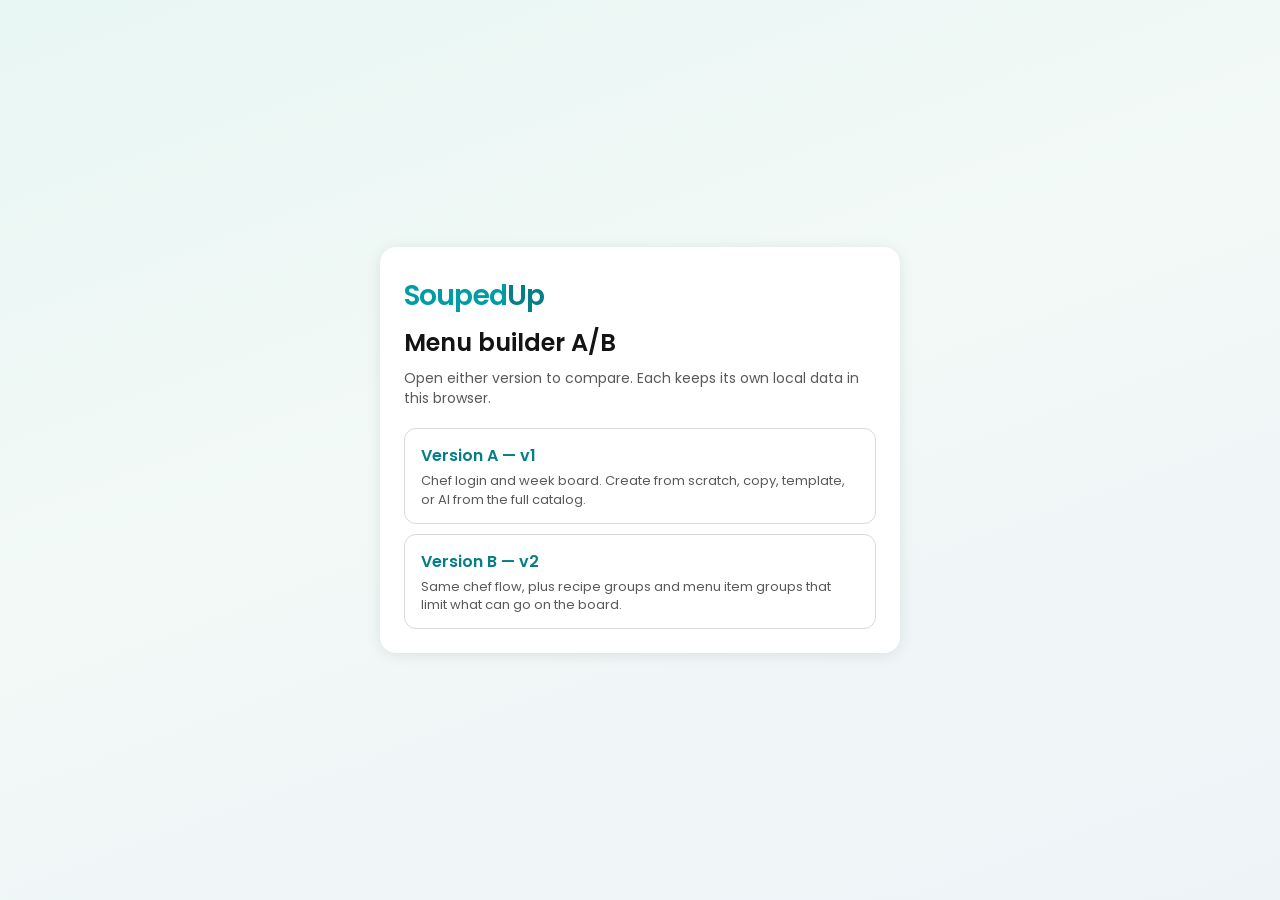
==== commit 85c4069e: "Add A/B host layout with v1 and v2 menu builders for Vercel. Co-authored-by: Cursor <cursoragent@cur" ====
--- a/index.html
+++ b/index.html
@@ -3,115 +3,107 @@
 <head>
   <meta charset="UTF-8" />
   <meta name="viewport" content="width=device-width, initial-scale=1.0" />
-  <title>Menus | SoupedUp</title>
+  <title>Menu Builder A/B | SoupedUp</title>
   <link rel="preconnect" href="https://fonts.googleapis.com" />
   <link rel="preconnect" href="https://fonts.gstatic.com" crossorigin />
   <link href="https://fonts.googleapis.com/css2?family=Poppins:wght@400;500;600&display=swap" rel="stylesheet" />
-  <link rel="stylesheet" href="menu.css?v=login1" />
+  <style>
+    :root {
+      --ink: #141414;
+      --muted: #595959;
+      --teal: #009ca6;
+      --teal-deep: #067e86;
+      --page: #f2f9f6;
+      --white: #ffffff;
+      --line: #d9d9d9;
+      --shadow: 0 2px 16px -1px rgba(0, 0, 0, 0.1);
+      --radius: 12px;
+      --font: "Poppins", sans-serif;
+    }
+    * { box-sizing: border-box; }
+    body {
+      margin: 0;
+      min-height: 100vh;
+      font-family: var(--font);
+      color: var(--ink);
+      background: linear-gradient(160deg, #e8f6f4 0%, #f2f9f6 42%, #eef3f8 100%);
+      display: grid;
+      place-items: center;
+      padding: 24px 16px;
+    }
+    .card {
+      width: min(520px, 100%);
+      background: var(--white);
+      border-radius: 16px;
+      box-shadow: var(--shadow);
+      padding: 28px 24px 24px;
+    }
+    .brand {
+      font-weight: 600;
+      font-size: 28px;
+      letter-spacing: -0.03em;
+      color: var(--teal);
+      margin-bottom: 8px;
+    }
+    .brand span { color: var(--teal-deep); }
+    h1 {
+      margin: 0 0 8px;
+      font-size: 24px;
+      font-weight: 600;
+    }
+    p {
+      margin: 0 0 20px;
+      color: var(--muted);
+      font-size: 14px;
+      line-height: 1.45;
+    }
+    .links {
+      display: flex;
+      flex-direction: column;
+      gap: 10px;
+    }
+    a {
+      display: flex;
+      flex-direction: column;
+      gap: 4px;
+      text-decoration: none;
+      color: inherit;
+      border: 1px solid var(--line);
+      border-radius: var(--radius);
+      padding: 14px 16px;
+      transition: border-color 0.15s ease, background 0.15s ease;
+    }
+    a:hover {
+      border-color: var(--teal);
+      background: #f3fbfb;
+    }
+    a strong {
+      font-size: 16px;
+      font-weight: 600;
+      color: var(--teal-deep);
+    }
+    a span {
+      font-size: 13px;
+      color: var(--muted);
+      line-height: 1.4;
+    }
+  </style>
 </head>
 <body>
-  <div class="app">
-    <aside class="sidebar" id="sidebar">
-      <div class="brand">Souped<span>Up</span></div>
-      <label class="search">
-        <svg viewBox="0 0 24 24" width="20" height="20" fill="none" stroke="currentColor" stroke-width="1.8" aria-hidden="true"><circle cx="11" cy="11" r="7"/><path d="m20 20-3.5-3.5"/></svg>
-        <input type="search" placeholder="Search" aria-label="Search navigation" />
-      </label>
-      <nav class="nav-scroll" aria-label="Primary">
-        <p class="nav-label">Menu</p>
-        <button class="nav-item" type="button" data-action="soon">
-          <svg viewBox="0 0 24 24" width="20" height="20" fill="none" stroke="currentColor" stroke-width="1.8"><path d="M4 10.5 12 4l8 6.5V20a1 1 0 0 1-1 1h-5v-6H10v6H5a1 1 0 0 1-1-1z"/></svg>
-          Home
-        </button>
-        <button class="nav-item is-open" type="button" data-action="noop">
-          <svg viewBox="0 0 24 24" width="20" height="20" fill="none" stroke="currentColor" stroke-width="1.8"><path d="M4 10h16M7 6h10M6 14h12v5a1 1 0 0 1-1 1H7a1 1 0 0 1-1-1z"/></svg>
-          Catering
-          <svg class="chev" viewBox="0 0 24 24" width="18" height="18" fill="none" stroke="currentColor" stroke-width="1.8"><path d="m6 15 6-6 6 6"/></svg>
-        </button>
-        <div class="subnav">
-          <a class="nav-sub" href="../residents-list.html"><i class="pip"></i> Residents</a>
-          <a class="nav-sub" href="../menu-items-list.html"><i class="pip"></i> Menu items</a>
-          <button class="nav-sub is-active" type="button" data-action="goto-list"><i class="pip"></i> Menus</button>
-        </div>
-        <button class="nav-item" type="button" data-action="soon">
-          <svg viewBox="0 0 24 24" width="20" height="20" fill="none" stroke="currentColor" stroke-width="1.8"><rect x="4" y="4" width="16" height="16" rx="2"/><path d="m10 9 6 3-6 3z"/></svg>
-          Training
-        </button>
-        <button class="nav-item" type="button" data-action="soon">
-          <svg viewBox="0 0 24 24" width="20" height="20" fill="none" stroke="currentColor" stroke-width="1.8"><path d="M8 4h8v16H8z"/><path d="m9 13 2 2 4-4"/></svg>
-          Surveys
-        </button>
-        <button class="nav-item" type="button" data-action="soon">
-          <svg viewBox="0 0 24 24" width="20" height="20" fill="none" stroke="currentColor" stroke-width="1.8"><rect x="3" y="6" width="18" height="13" rx="2"/><path d="M3 10h18"/></svg>
-          Budget
-        </button>
-        <button class="nav-item" type="button" data-action="soon">
-          <svg viewBox="0 0 24 24" width="20" height="20" fill="none" stroke="currentColor" stroke-width="1.8"><rect x="4" y="5" width="16" height="15" rx="2"/><path d="M8 3v4M16 3v4M4 10h16"/></svg>
-          Events
-        </button>
-        <button class="nav-item" type="button" id="fs-toggle" data-action="toggle-fs">
-          <svg viewBox="0 0 24 24" width="20" height="20" fill="none" stroke="currentColor" stroke-width="1.8"><path d="M12 3 5 6v6c0 4 3 6.5 7 8 4-1.5 7-4 7-8V6z"/></svg>
-          Food safety
-          <svg class="chev" viewBox="0 0 24 24" width="18" height="18" fill="none" stroke="currentColor" stroke-width="1.8"><path d="m6 9 6 6 6-6"/></svg>
-        </button>
-        <div class="subnav" id="fs-sub" hidden>
-          <button class="nav-sub" type="button" data-action="soon"><i class="pip"></i> HACCP</button>
-          <button class="nav-sub" type="button" data-action="soon"><i class="pip"></i> Meal planning</button>
-        </div>
-        <button class="nav-item" type="button" data-action="soon">
-          <svg viewBox="0 0 24 24" width="20" height="20" fill="none" stroke="currentColor" stroke-width="1.8"><circle cx="9" cy="8" r="3"/><path d="M3 19c1.2-3 3.2-4.5 6-4.5S13.8 16 15 19"/><circle cx="17" cy="9" r="2.2"/><path d="M16 14.5c2.2.3 3.6 1.5 4.5 4"/></svg>
-          Admin
-        </button>
-      </nav>
-      <div class="help">
-        <p class="nav-label">Help</p>
-        <button class="help-item" type="button" data-action="soon">
-          <svg viewBox="0 0 24 24" width="20" height="20" fill="none" stroke="currentColor" stroke-width="1.8"><path d="M6 5h9a3 3 0 0 1 3 3v11H9a3 3 0 0 0-3 3z"/><path d="M6 5a3 3 0 0 0-3 3v14"/></svg>
-          Knowledge Base
-        </button>
-        <button class="help-item" type="button" data-action="soon">
-          <svg viewBox="0 0 24 24" width="20" height="20" fill="none" stroke="currentColor" stroke-width="1.8"><rect x="3" y="6" width="18" height="12" rx="2"/><path d="m10 9 5 3-5 3z"/></svg>
-          How To Videos
-        </button>
-        <button class="help-item" type="button" data-action="soon">
-          <svg viewBox="0 0 24 24" width="20" height="20" fill="none" stroke="currentColor" stroke-width="1.8"><path d="M4 7h16v10H4z"/><path d="m4 7 8 6 8-6"/></svg>
-          Ticket Management
-        </button>
-      </div>
-    </aside>
-    <div class="sidebar-backdrop" data-action="toggle-sidebar" hidden></div>
-    <div class="workspace">
-      <header class="topbar">
-        <button class="icon-btn menu-toggle" type="button" data-action="toggle-sidebar" aria-label="Open menu">
-          <svg viewBox="0 0 24 24" width="22" height="22" fill="none" stroke="currentColor" stroke-width="1.8"><path d="M4 7h16M4 12h16M4 17h16"/></svg>
-        </button>
-        <button class="site-switch" type="button" data-action="soon">
-          <svg viewBox="0 0 24 24" width="22" height="22" fill="none" stroke="#009ca6" stroke-width="1.8"><path d="M4 20V6l8-3 8 3v14"/><path d="M9 20v-6h6v6M9 9h.01M12 9h.01M15 9h.01M9 13h.01M12 13h.01M15 13h.01"/></svg>
-          Head Office
-        </button>
-        <div class="top-actions">
-          <button class="icon-btn" type="button" aria-label="Notifications" data-action="soon">
-            <span class="alert-dot"></span>
-            <svg viewBox="0 0 24 24" width="22" height="22" fill="none" stroke="currentColor" stroke-width="1.8"><path d="M6 16V11a6 6 0 1 1 12 0v5l1.5 2h-15z"/><path d="M10 19a2 2 0 0 0 4 0"/></svg>
-          </button>
-          <button class="icon-btn" type="button" aria-label="Help" data-action="soon">
-            <svg viewBox="0 0 24 24" width="22" height="22" fill="none" stroke="currentColor" stroke-width="1.8"><circle cx="12" cy="12" r="9"/><path d="M9.5 9a2.5 2.5 0 1 1 3.2 2.4c-.8.4-1.2.9-1.2 1.6V14"/><path d="M12 17h.01"/></svg>
-          </button>
-          <button class="user-chip" type="button" data-action="logout" title="Sign out" aria-label="Sign out">
-            <span class="user-copy"><strong>Alex Rivera</strong><small>Chef</small></span>
-            <span class="avatar" aria-hidden="true">AR</span>
-          </button>
-        </div>
-      </header>
-      <div class="ho-banner">
-        <svg viewBox="0 0 24 24" width="18" height="18" fill="none" stroke="currentColor" stroke-width="1.8" aria-hidden="true"><circle cx="12" cy="12" r="9"/><path d="M12 11v5M12 8h.01"/></svg>
-        Head Office — You’re viewing data across all sites.
-      </div>
-      <main id="main"></main>
+  <main class="card">
+    <div class="brand">Souped<span>Up</span></div>
+    <h1>Menu builder A/B</h1>
+    <p>Open either version to compare. Each keeps its own local data in this browser.</p>
+    <div class="links">
+      <a href="./v1/">
+        <strong>Version A — v1</strong>
+        <span>Chef login and week board. Create from scratch, copy, template, or AI from the full catalog.</span>
+      </a>
+      <a href="./v2/">
+        <strong>Version B — v2</strong>
+        <span>Same chef flow, plus recipe groups and menu item groups that limit what can go on the board.</span>
+      </a>
     </div>
-  </div>
-  <div id="layer"></div>
-  <div id="toast" class="toast" role="status" hidden></div>
-  <script src="menu.js?v=login1"></script>
+  </main>
 </body>
 </html>
